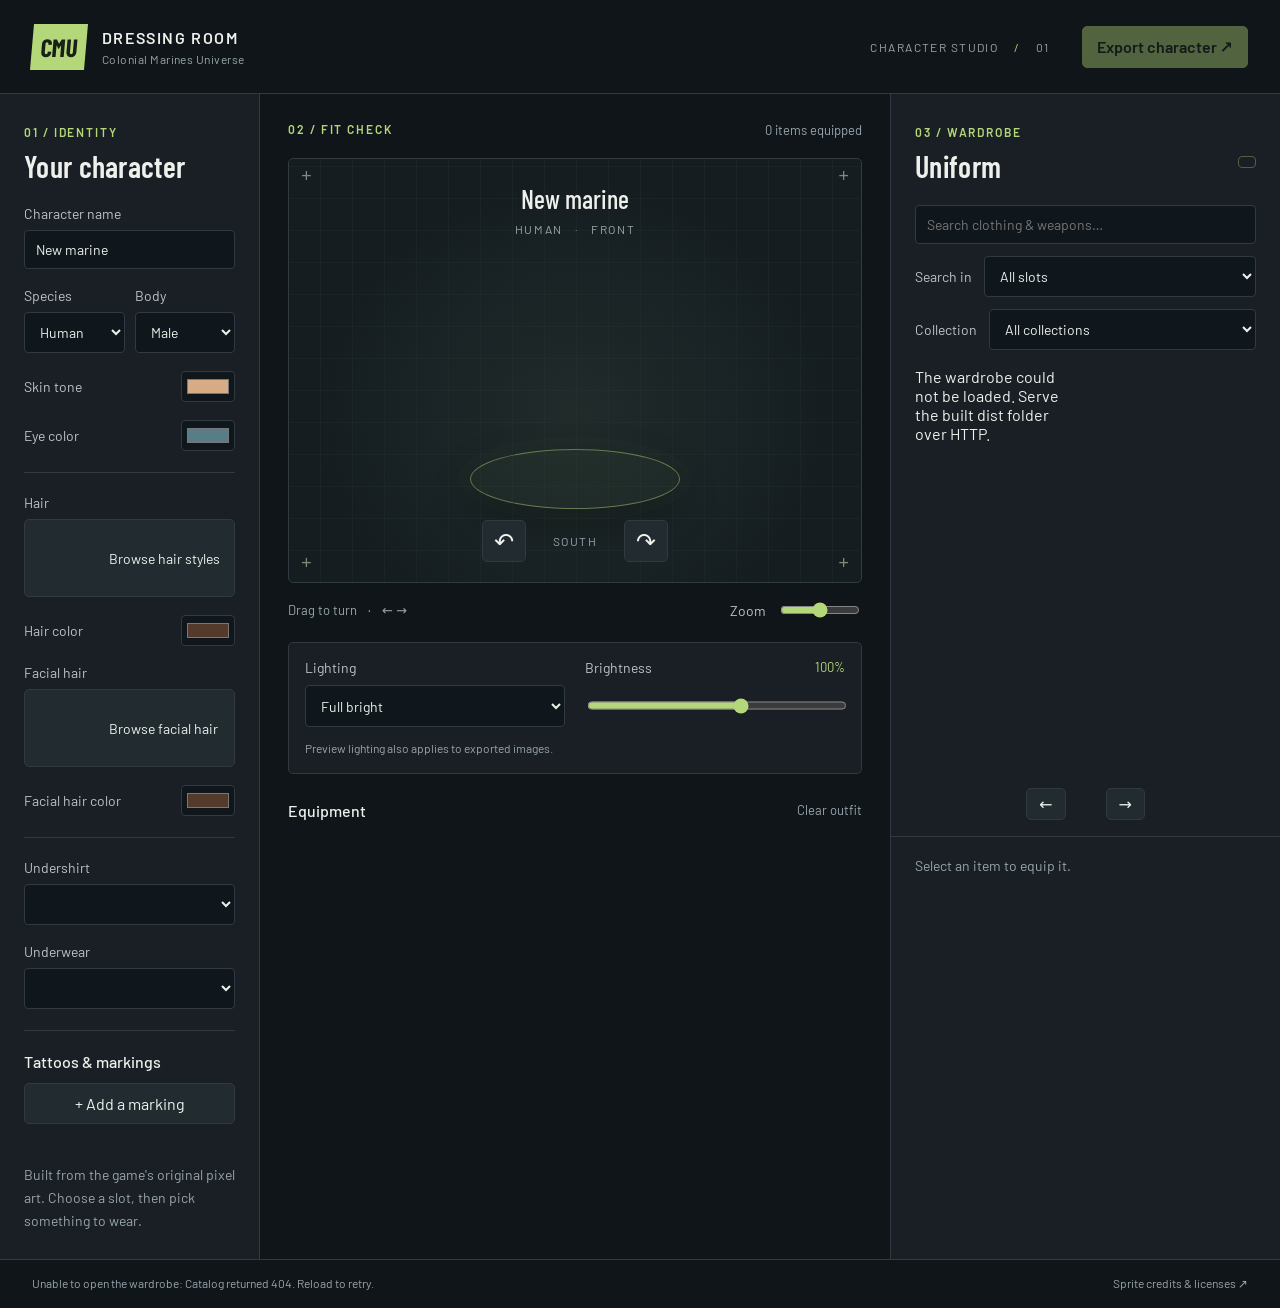
==== Content.CMU/DressUp/web/index.html @ 434f1440 "Add CMU dressing room and GitHub Pages deployment" ====
<!doctype html>
<html lang="en">
<head>
  <meta charset="utf-8">
  <meta name="viewport" content="width=device-width,initial-scale=1">
  <meta name="description" content="Create a CMU character and try on clothing from the game's prototype library. Rotate your character and export your look.">
  <title>CMU · Dressing room</title>
  <link rel="icon" type="image/svg+xml" href="data:image/svg+xml,%3Csvg xmlns='http://www.w3.org/2000/svg' viewBox='0 0 32 32'%3E%3Crect width='32' height='32' rx='6' fill='%23151c22'/%3E%3Cpath d='M9 8h5v5h4V8h5v17H9z' fill='%23b4d779'/%3E%3C/svg%3E">
  <link rel="stylesheet" href="style.css">
  <link rel="stylesheet" href="appearance.css">
  <script type="module" src="app.js"></script>
</head>
<body>
  <header><a class="brand" href="./"><span class="brand-mark">CMU</span><span>DRESSING ROOM<small>Colonial Marines Universe</small></span></a><span class="header-note">CHARACTER STUDIO <span>/</span> 01</span><button id="export" disabled>Export character ↗</button></header>
  <main>
    <aside class="appearance panel" aria-labelledby="appearance-title">
      <div class="panel-heading"><span class="eyebrow">01 / IDENTITY</span><h1 id="appearance-title">Your character</h1></div>
      <div class="fields">
        <label>Character name<input id="name" maxlength="60" value="New marine" autocomplete="off"></label>
        <div class="two-col"><label>Species<select id="species"><option>Human</option></select></label><label>Body<select id="body"><option value="m">Male</option><option value="f">Female</option></select></label></div>
        <label class="color-row">Skin tone<input id="skin" type="color" value="#d7ab86"></label>
        <label class="color-row">Eye color<input id="eyeColor" type="color" value="#587d86"></label>
        <div class="divider"></div>
        <div class="style-field"><span>Hair</span><select id="Hair" hidden aria-label="Hair"></select><button id="browse-hair" class="look-picker" aria-haspopup="dialog"><canvas width="32" height="32"></canvas><span>Browse hair styles</span></button></div>
        <label class="color-row">Hair color<input id="hairColor" type="color" value="#543a2a"></label>
        <div class="style-field"><span>Facial hair</span><select id="FacialHair" hidden aria-label="Facial hair"></select><button id="browse-facial" class="look-picker" aria-haspopup="dialog"><canvas width="32" height="32"></canvas><span>Browse facial hair</span></button></div>
        <label class="color-row">Facial hair color<input id="facialColor" type="color" value="#543a2a"></label>
        <div class="divider"></div>
        <label>Undershirt<select id="UndergarmentTop"></select></label>
        <label>Underwear<select id="UndergarmentBottom"></select></label>
        <div class="divider"></div>
        <section class="marking-section" aria-labelledby="markings-title"><h2 id="markings-title">Tattoos & markings</h2><button id="browse-markings" aria-haspopup="dialog">+ Add a marking</button><div id="chosen-markings"></div></section>
      </div>
      <p class="aside-note">Built from the game's original pixel art. Choose a slot, then pick something to wear.</p>
    </aside>
    <section class="studio" aria-labelledby="preview-name">
      <div class="studio-heading"><span class="eyebrow">02 / FIT CHECK</span><span id="equipped-count">0 items equipped</span></div>
      <div class="stage" id="stage" tabindex="0" role="group" aria-label="Character preview. Use left and right arrow keys or swipe to rotate.">
        <span class="stage-cross top-left">+</span><span class="stage-cross top-right">+</span>
        <div class="character-title"><h2 id="preview-name">New marine</h2><span>HUMAN <span class="dot">·</span> <span id="direction-label">FRONT</span></span></div>
        <div class="platform"></div><canvas id="character" width="96" height="96" aria-label="Your dressed character"></canvas>
        <span class="stage-cross bottom-left">+</span><span class="stage-cross bottom-right">+</span>
        <div class="rotate"><button id="rotate-left" aria-label="Rotate character left">↶</button><span id="facing">SOUTH</span><button id="rotate-right" aria-label="Rotate character right">↷</button></div>
      </div>
      <div class="preview-tools"><span>Drag to turn <span class="dot">·</span> ← →</span><label>Zoom <input id="zoom" type="range" min="3" max="7" value="5" step="1"></label></div>
      <div class="lighting-controls"><label>Lighting<select id="lighting"><option value="full">Full bright</option><option value="natural">Natural daylight</option><option value="indoor">Warm indoor</option><option value="night">Night</option><option value="emergency">Emergency red</option></select></label><label>Brightness <output id="brightness-value" for="brightness">100%</output><input id="brightness" type="range" min="25" max="150" value="100" step="5"></label><p>Preview lighting also applies to exported images.</p></div>
      <div class="equipment-heading"><h2>Equipment</h2><button id="clear" class="text-button">Clear outfit</button></div>
      <div id="equipment" class="equipment"></div>
    </section>
    <section class="wardrobe panel" aria-labelledby="wardrobe-title">
      <div class="panel-heading"><span class="eyebrow">03 / WARDROBE</span><div class="heading-row"><h2 id="wardrobe-title">Uniform</h2><span id="result-count" class="count"></span></div></div>
      <div class="catalog-controls"><label class="search-label"><span class="sr-only">Search clothing, weapons, or prototype IDs</span><input id="search" type="search" placeholder="Search clothing & weapons…" autocomplete="off"></label><label class="source-label">Search in<select id="search-scope"><option value="all">All slots</option><option value="slot">Selected slot</option></select></label><label class="source-label">Collection<select id="collection"><option value="all">All collections</option><option value="CMU">CMU</option><option value="RMC">RMC14</option><option value="SS14">SS14</option></select></label></div>
      <div id="catalog" class="catalog" aria-label="Available clothing"></div>
      <div class="pagination"><button id="previous" aria-label="Previous page">←</button><span id="page-label"></span><button id="next" aria-label="Next page">→</button></div>
      <div id="item-detail" class="item-detail">Select an item to equip it.</div>
    </section>
  </main>
  <dialog id="appearance-dialog" aria-labelledby="picker-title"><div class="dialog-heading"><div><span class="eyebrow">APPEARANCE LIBRARY</span><h2 id="picker-title">Hair styles</h2></div><button id="close-picker" aria-label="Close appearance picker">✕</button></div><div class="picker-controls"><label>Search styles<input id="appearance-search" type="search" placeholder="Search by name…"></label><label id="marking-part-label">Body part<select id="marking-part"><option value="all">All body parts</option></select></label><label>Preview angle<select id="picker-angle"><option value="0">Front</option><option value="2">Left side</option><option value="1">Back</option><option value="3">Right side</option></select></label></div><p id="picker-hint">Choose a style to apply it.</p><div id="appearance-options" class="appearance-options"></div><div class="pagination"><button id="picker-previous" aria-label="Previous styles">←</button><span id="picker-page"></span><button id="picker-next" aria-label="Next styles">→</button></div></dialog>
  <footer><span id="status" role="status">Loading the wardrobe…</span><a href="credits.html">Sprite credits & licenses ↗</a></footer>
</body>
</html>
---- Content.CMU/DressUp/web/style.css ----
@import url('https://fonts.googleapis.com/css2?family=Barlow+Condensed:wght@500;600;700&family=Barlow:wght@400;500;600;700&display=swap');
:root{color-scheme:dark;--bg:#101519;--panel:#191f24;--line:#303a40;--muted:#98a5ad;--text:#edf0eb;--accent:#b4d779;--font:Barlow,system-ui,sans-serif}*{box-sizing:border-box}body{margin:0;background:var(--bg);color:var(--text);font:16px var(--font)}button,input,select{font:inherit}button,a,input,select{touch-action:manipulation}button{cursor:pointer;border:1px solid var(--line);background:#222b30;color:var(--text);padding:10px 14px;border-radius:5px}button:hover{border-color:var(--accent);background:#303e32}button:disabled{opacity:.4;cursor:default}input,select{width:100%;padding:10px 11px;border-radius:4px;color:var(--text);background:#10171c;border:1px solid var(--line);min-width:0}input:focus-visible,select:focus-visible,button:focus-visible,a:focus-visible,.stage:focus-visible{outline:2px solid var(--accent);outline-offset:3px}a{color:inherit;text-decoration:none}header{height:94px;display:flex;align-items:center;gap:32px;padding:0 32px;border-bottom:1px solid var(--line)}.brand{display:flex;align-items:center;gap:16px;font-weight:600;letter-spacing:.1em}.brand small{display:block;font-size:12px;color:var(--muted);font-weight:400;letter-spacing:.04em;margin-top:5px}.brand-mark{background:var(--accent);color:#182017;font-family:'Barlow Condensed',sans-serif;font-weight:700;font-size:25px;letter-spacing:-.03em;padding:8px 9px;transform:skew(-5deg)}.header-note{margin-left:auto;color:var(--muted);font-size:12px;letter-spacing:.12em}.header-note span{padding:0 12px;color:var(--accent)}#export{background:var(--accent);color:#172117;font-weight:600;border-color:var(--accent)}main{display:grid;grid-template-columns:260px minmax(360px,1fr) 390px;min-height:calc(100vh - 143px);max-width:1800px;margin:auto}.panel{background:var(--panel)}.appearance{border-right:1px solid var(--line)}.panel-heading{padding:27px 24px 21px}.eyebrow{font-size:12px;letter-spacing:.16em;color:var(--accent);font-weight:600}h1,h2,p{margin:0}h1,.panel-heading h2{font-family:'Barlow Condensed',sans-serif;font-size:30px;font-weight:600;letter-spacing:.01em;margin-top:8px}.fields{padding:0 24px;display:grid;gap:18px}label{font-size:14px;color:#bbc4c9;display:grid;gap:8px}.two-col{display:grid;grid-template-columns:1fr 1fr;gap:10px}.color-row{display:flex;align-items:center;justify-content:space-between}.color-row input{width:54px;height:31px;padding:3px;cursor:pointer}.divider{height:1px;background:var(--line);margin:3px 0}.aside-note{margin:27px 24px;color:var(--muted);font-size:14px;line-height:1.65}.studio{padding:28px 28px 24px;min-width:0}.studio-heading{display:flex;justify-content:space-between;gap:8px;margin-bottom:20px}.studio-heading>span:last-child{font-size:13px;color:var(--muted)}.stage{position:relative;height:425px;overflow:hidden;display:flex;align-items:center;justify-content:center;background:radial-gradient(ellipse at 50% 60%,#31403866,transparent 64%),repeating-linear-gradient(0deg,transparent 0 31px,#adc7bc09 31px 32px),repeating-linear-gradient(90deg,transparent 0 31px,#adc7bc09 31px 32px),#151d21;border:1px solid var(--line);border-radius:5px;cursor:grab;touch-action:pan-y}.stage:active{cursor:grabbing}.character-title{position:absolute;top:24px;text-align:center}.character-title h2{font-family:'Barlow Condensed',sans-serif;font-size:26px;font-weight:500;max-width:310px;overflow-wrap:anywhere}.character-title>span{display:block;font-size:12px;color:var(--muted);letter-spacing:.14em;margin-top:8px}.dot{padding:0 8px}.platform{position:absolute;width:210px;height:60px;border:1px solid #667950;background:#90b56409;border-radius:50%;top:290px;box-shadow:0 0 0 12px #9cc96c03,0 15px 40px #0004}#character{image-rendering:pixelated;width:480px;height:480px;position:absolute;top:calc(50% - 240px);pointer-events:none}.stage-cross{position:absolute;color:#7a8b7a;font:18px monospace}.top-left{top:8px;left:12px}.top-right{top:8px;right:12px}.bottom-left{bottom:8px;left:12px}.bottom-right{bottom:8px;right:12px}.rotate{position:absolute;bottom:20px;display:flex;gap:20px;align-items:center}.rotate button{font-size:24px;line-height:24px;width:44px;height:42px;padding:6px}.rotate span{min-width:58px;text-align:center;font-size:12px;letter-spacing:.12em;color:var(--muted)}.preview-tools{display:flex;justify-content:space-between;align-items:center;margin:16px 0 29px;color:var(--muted);font-size:13px}.preview-tools label{display:flex;align-items:center;gap:12px}.preview-tools input{width:80px;padding:0;accent-color:var(--accent)}.equipment-heading{display:flex;justify-content:space-between;align-items:center;margin-bottom:12px}.equipment-heading h2{font-size:16px;font-weight:500}.text-button{padding:4px 0;border:0;background:none;color:var(--muted);font-size:13px}.equipment{display:grid;grid-template-columns:repeat(3,minmax(0,1fr));gap:8px}.slot{display:flex;align-items:center;gap:8px;padding:9px 8px;text-align:left;min-width:0;min-height:65px;background:#192127}.slot.active{border-color:var(--accent);background:#253023}.slot canvas{width:32px;height:32px;image-rendering:pixelated;flex-shrink:0}.slot-text{min-width:0;display:grid;gap:4px}.slot-text strong{font-size:13px;font-weight:500;color:#c4cece}.slot-text small{font-size:12px;color:var(--muted);overflow:hidden;white-space:nowrap;text-overflow:ellipsis}.slot.active .slot-text strong{color:var(--accent)}.wardrobe{border-left:1px solid var(--line);display:flex;flex-direction:column;min-width:0}.heading-row{display:flex;justify-content:space-between;align-items:center}.count{font-size:12px;color:var(--accent);padding:5px 8px;border:1px solid #506142;border-radius:4px}.catalog-controls{padding:0 24px 17px;display:grid;gap:12px}.source-label{display:flex;align-items:center;gap:12px}.source-label select{font-size:14px}.catalog{display:grid;grid-template-columns:repeat(2,minmax(0,1fr));gap:9px;padding:0 24px;align-content:start;min-height:405px}.item{position:relative;min-height:128px;display:flex;flex-direction:column;align-items:flex-start;text-align:left;background:#121a1f;padding:10px;font-size:14px;gap:8px;line-height:1.25;overflow-wrap:anywhere}.item canvas{width:48px;height:48px;image-rendering:pixelated;align-self:center}.item.selected{border-color:var(--accent);background:#253023}.item.selected:after{content:'✓';position:absolute;top:8px;right:8px;color:var(--accent)}.item small{font-size:12px;color:var(--muted)}.empty{grid-column:1/-1;color:var(--muted);line-height:1.6;padding:20px 0}.pagination{display:flex;justify-content:center;align-items:center;gap:20px;padding:16px 24px}.pagination button{padding:5px 12px}.pagination span{font-size:13px;color:var(--muted)}.item-detail{padding:18px 24px;border-top:1px solid var(--line);font-size:14px;line-height:1.5;color:var(--muted)}.item-detail strong{display:block;color:var(--text);font-weight:500;margin-bottom:6px}.item-detail code{display:block;font-size:12px;overflow-wrap:anywhere;margin:6px 0 12px}.item-detail label{margin:12px 0}.item-detail button{width:100%;margin-top:10px}.item-detail .notice{color:#e2c28c;margin-top:8px}footer{min-height:49px;padding:14px 32px;display:flex;justify-content:space-between;gap:20px;font-size:12px;line-height:1.6;color:var(--muted);border-top:1px solid var(--line)}footer a:hover{color:var(--accent)}.sr-only{position:absolute;width:1px;height:1px;overflow:hidden;clip:rect(0,0,0,0)}@media(min-width:1500px){main{grid-template-columns:290px minmax(400px,1fr) 440px}.stage{height:480px}.platform{top:320px}.catalog{grid-template-columns:repeat(3,minmax(0,1fr))}}@media(max-width:1150px){main{grid-template-columns:220px minmax(300px,1fr) 300px}.studio{padding:24px 16px}.fields{padding:0 16px}.panel-heading{padding:24px 16px 20px}.catalog-controls,.catalog{padding-left:16px;padding-right:16px}.equipment{grid-template-columns:repeat(2,minmax(0,1fr))}.header-note{display:none}header{justify-content:space-between}.stage{height:410px}}@media(max-width:850px){main{grid-template-columns:230px minmax(0,1fr)}.wardrobe{grid-column:1/-1;border-top:1px solid var(--line)}.catalog{grid-template-columns:repeat(4,minmax(0,1fr));min-height:0}.equipment{grid-template-columns:repeat(3,minmax(0,1fr))}.wardrobe .panel-heading{padding-bottom:12px}.catalog-controls{grid-template-columns:1fr 1fr}.item-detail{min-height:90px}}@media(max-width:560px){header{height:80px;padding:0 16px;gap:12px}.brand{font-size:13px;gap:10px}.brand small{font-size:10px}.brand-mark{font-size:20px}#export{font-size:12px;padding:9px}main{display:flex;flex-direction:column}.studio{order:0}.appearance{order:1;border-top:1px solid var(--line);border-right:0}.wardrobe{order:2}.fields{grid-template-columns:1fr 1fr;gap:16px}.fields .two-col{grid-column:1/-1}.fields .divider{grid-column:1/-1}.aside-note{margin:20px 16px}.stage{height:390px}.catalog{grid-template-columns:repeat(3,minmax(0,1fr));gap:7px}.catalog-controls{grid-template-columns:1fr}.item{font-size:13px;padding:8px}.equipment{grid-template-columns:repeat(3,minmax(0,1fr))}footer{flex-direction:column;gap:5px;padding:14px 16px}}
---- Content.CMU/DressUp/web/appearance.css ----
/* Visual appearance pickers and larger, tightly framed wardrobe thumbnails. */
.lighting-controls { display: grid; grid-template-columns: minmax(0, 1fr) minmax(0, 1fr); gap: 12px 20px; margin: -8px 0 24px; padding: 16px; border: 1px solid var(--line); border-radius: 5px; background: var(--panel); }
.lighting-controls label { position: relative; }
.lighting-controls output { position: absolute; right: 0; top: 0; color: var(--accent); font-size: 13px; }
.lighting-controls input { accent-color: var(--accent); padding: 0; height: 39px; }
.lighting-controls p { grid-column: 1 / -1; color: var(--muted); font-size: 12px; line-height: 1.5; }
.stage[data-lighting=natural] { background-color: #26332f; }
.stage[data-lighting=indoor] { background-color: #30271e; }
.stage[data-lighting=night] { background-color: #0b1424; }
.stage[data-lighting=emergency] { background-color: #301415; }
[hidden] { display: none !important; }
.catalog { grid-template-columns: repeat(2, minmax(0, 1fr)); }
.item { min-height: 188px; gap: 7px; }
.item canvas { width: 96px; height: 96px; max-width: 100%; object-fit: contain; }
.item small:last-child { font-size: 12px; color: #acb7bc; }
.source-label { align-items: center; }
.source-label select { flex: 1; }
.style-field { display: grid; gap: 8px; font-size: 14px; color: #bbc4c9; }
.look-picker { display: flex; gap: 10px; align-items: center; padding: 6px 10px; text-align: left; min-height: 76px; }
.look-picker canvas { width: 64px; height: 64px; image-rendering: pixelated; flex-shrink: 0; }
.look-picker span { line-height: 1.5; }
.marking-section { display: grid; gap: 12px; grid-column: 1 / -1; }
.marking-section h2 { font-size: 16px; font-weight: 500; }
#chosen-markings { display: grid; gap: 12px; }
#chosen-markings > p { color: var(--muted); font-size: 14px; }
.chosen-marking { padding: 12px; border: 1px solid var(--line); border-radius: 5px; display: grid; gap: 9px; }
.chosen-marking strong { font-size: 14px; font-weight: 500; }
.chosen-marking small { color: var(--muted); font-size: 12px; }
.chosen-marking button { padding: 7px; font-size: 13px; }
dialog { width: min(760px, calc(100vw - 32px)); max-height: calc(100dvh - 48px); padding: 24px; background: var(--panel); color: var(--text); border: 1px solid #52624a; border-radius: 10px; box-shadow: 0 24px 100px #0009; }
dialog::backdrop { background: #080e13d9; backdrop-filter: blur(4px); }
.dialog-heading { display: flex; align-items: center; justify-content: space-between; gap: 16px; margin-bottom: 20px; }
.dialog-heading h2 { margin-top: 8px; font-size: 26px; }
.picker-controls { display: flex; gap: 12px; flex-wrap: wrap; }
.picker-controls label { flex: 1; min-width: 140px; }
#picker-hint { color: var(--muted); font-size: 14px; line-height: 1.5; margin: 16px 0; }
.appearance-options { display: grid; grid-template-columns: repeat(4, minmax(0, 1fr)); gap: 10px; }
.appearance-choice { min-width: 0; display: flex; flex-direction: column; align-items: center; gap: 8px; padding: 10px 8px; min-height: 153px; line-height: 1.3; font-size: 14px; overflow-wrap: anywhere; }
.appearance-choice canvas { width: 96px; height: 96px; image-rendering: pixelated; }
.appearance-choice small { color: var(--muted); font-size: 12px; }
.appearance-choice[aria-pressed=true] { background: #2b3826; border-color: var(--accent); }
.appearance-choice:disabled { opacity: .8; }
.appearance-choice:disabled::after { content: 'Added'; color: var(--accent); font-size: 12px; }
@media (min-width: 851px) { .studio { position: sticky; top: 0; align-self: start; } }
@media (max-width: 850px) { .catalog { grid-template-columns: repeat(3, minmax(0, 1fr)); } .catalog-controls { grid-template-columns: 1fr; } }
@media (max-width: 560px) { .catalog { grid-template-columns: repeat(2, minmax(0, 1fr)); } .style-field { grid-column: 1 / -1; } dialog { padding: 16px; } .appearance-options { grid-template-columns: repeat(2, minmax(0, 1fr)); } .dialog-heading h2 { font-size: 22px; } }
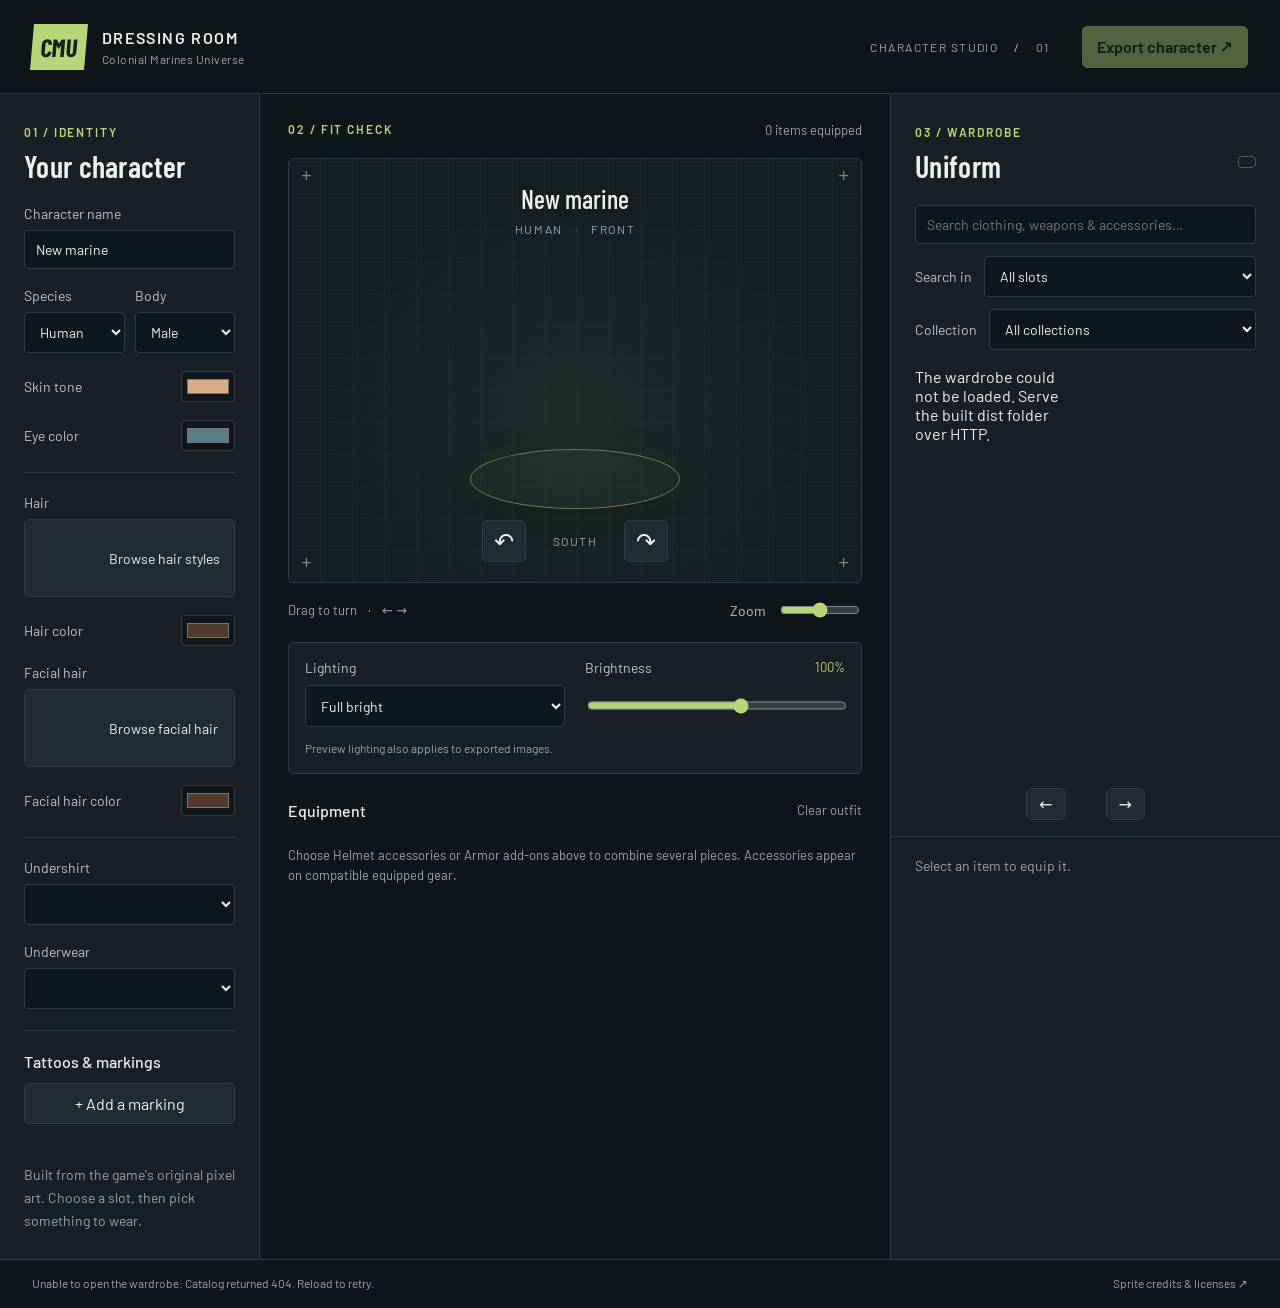
==== commit c44ab1c7: "Add helmet accessories, armor add-ons and updated LACN wardrobe" ====
--- a/Content.CMU/DressUp/web/index.html
+++ b/Content.CMU/DressUp/web/index.html
@@ -46,10 +46,12 @@
       <div class="lighting-controls"><label>Lighting<select id="lighting"><option value="full">Full bright</option><option value="natural">Natural daylight</option><option value="indoor">Warm indoor</option><option value="night">Night</option><option value="emergency">Emergency red</option></select></label><label>Brightness <output id="brightness-value" for="brightness">100%</output><input id="brightness" type="range" min="25" max="150" value="100" step="5"></label><p>Preview lighting also applies to exported images.</p></div>
       <div class="equipment-heading"><h2>Equipment</h2><button id="clear" class="text-button">Clear outfit</button></div>
       <div id="equipment" class="equipment"></div>
+      <p class="accessory-hint">Choose Helmet accessories or Armor add-ons above to combine several pieces. Accessories appear on compatible equipped gear.</p>
+      <div id="chosen-accessories" aria-label="Added helmet accessories and armor add-ons"></div>
     </section>
     <section class="wardrobe panel" aria-labelledby="wardrobe-title">
       <div class="panel-heading"><span class="eyebrow">03 / WARDROBE</span><div class="heading-row"><h2 id="wardrobe-title">Uniform</h2><span id="result-count" class="count"></span></div></div>
-      <div class="catalog-controls"><label class="search-label"><span class="sr-only">Search clothing, weapons, or prototype IDs</span><input id="search" type="search" placeholder="Search clothing & weapons…" autocomplete="off"></label><label class="source-label">Search in<select id="search-scope"><option value="all">All slots</option><option value="slot">Selected slot</option></select></label><label class="source-label">Collection<select id="collection"><option value="all">All collections</option><option value="CMU">CMU</option><option value="RMC">RMC14</option><option value="SS14">SS14</option></select></label></div>
+      <div class="catalog-controls"><label class="search-label"><span class="sr-only">Search clothing, weapons, or prototype IDs</span><input id="search" type="search" placeholder="Search clothing, weapons & accessories…" autocomplete="off"></label><label class="source-label">Search in<select id="search-scope"><option value="all">All slots</option><option value="slot">Selected slot</option></select></label><label class="source-label">Collection<select id="collection"><option value="all">All collections</option><option value="CMU">CMU</option><option value="LACN">LACN gear</option><option value="RMC">RMC14</option><option value="SS14">SS14</option></select></label></div>
       <div id="catalog" class="catalog" aria-label="Available clothing"></div>
       <div class="pagination"><button id="previous" aria-label="Previous page">←</button><span id="page-label"></span><button id="next" aria-label="Next page">→</button></div>
       <div id="item-detail" class="item-detail">Select an item to equip it.</div>
--- a/Content.CMU/DressUp/web/appearance.css
+++ b/Content.CMU/DressUp/web/appearance.css
@@ -9,6 +9,16 @@
 .stage[data-lighting=night] { background-color: #0b1424; }
 .stage[data-lighting=emergency] { background-color: #301415; }
 [hidden] { display: none !important; }
+.accessory-hint { color: var(--muted); font-size: 13px; line-height: 1.5; margin: 12px 0; }
+#chosen-accessories { display: grid; gap: 16px; }
+.accessory-group { padding: 16px; border: 1px solid var(--line); border-radius: 5px; background: var(--panel); }
+.accessory-group h3 { font-size: 16px; font-weight: 500; }
+.accessory-entry { display: flex; gap: 8px; align-items: center; margin-top: 8px; min-width: 0; }
+.accessory-select { flex: 1; min-width: 0; display: flex; align-items: center; text-align: left; gap: 10px; padding: 6px; }
+.accessory-select canvas { width: 48px; height: 48px; flex-shrink: 0; image-rendering: pixelated; }
+.accessory-select span { font-size: 14px; overflow-wrap: anywhere; }
+.accessory-select small { display: block; color: var(--muted); font-size: 12px; margin-top: 4px; }
+.accessory-select[aria-pressed=true] { border-color: var(--accent); }
 .catalog { grid-template-columns: repeat(2, minmax(0, 1fr)); }
 .item { min-height: 188px; gap: 7px; }
 .item canvas { width: 96px; height: 96px; max-width: 100%; object-fit: contain; }
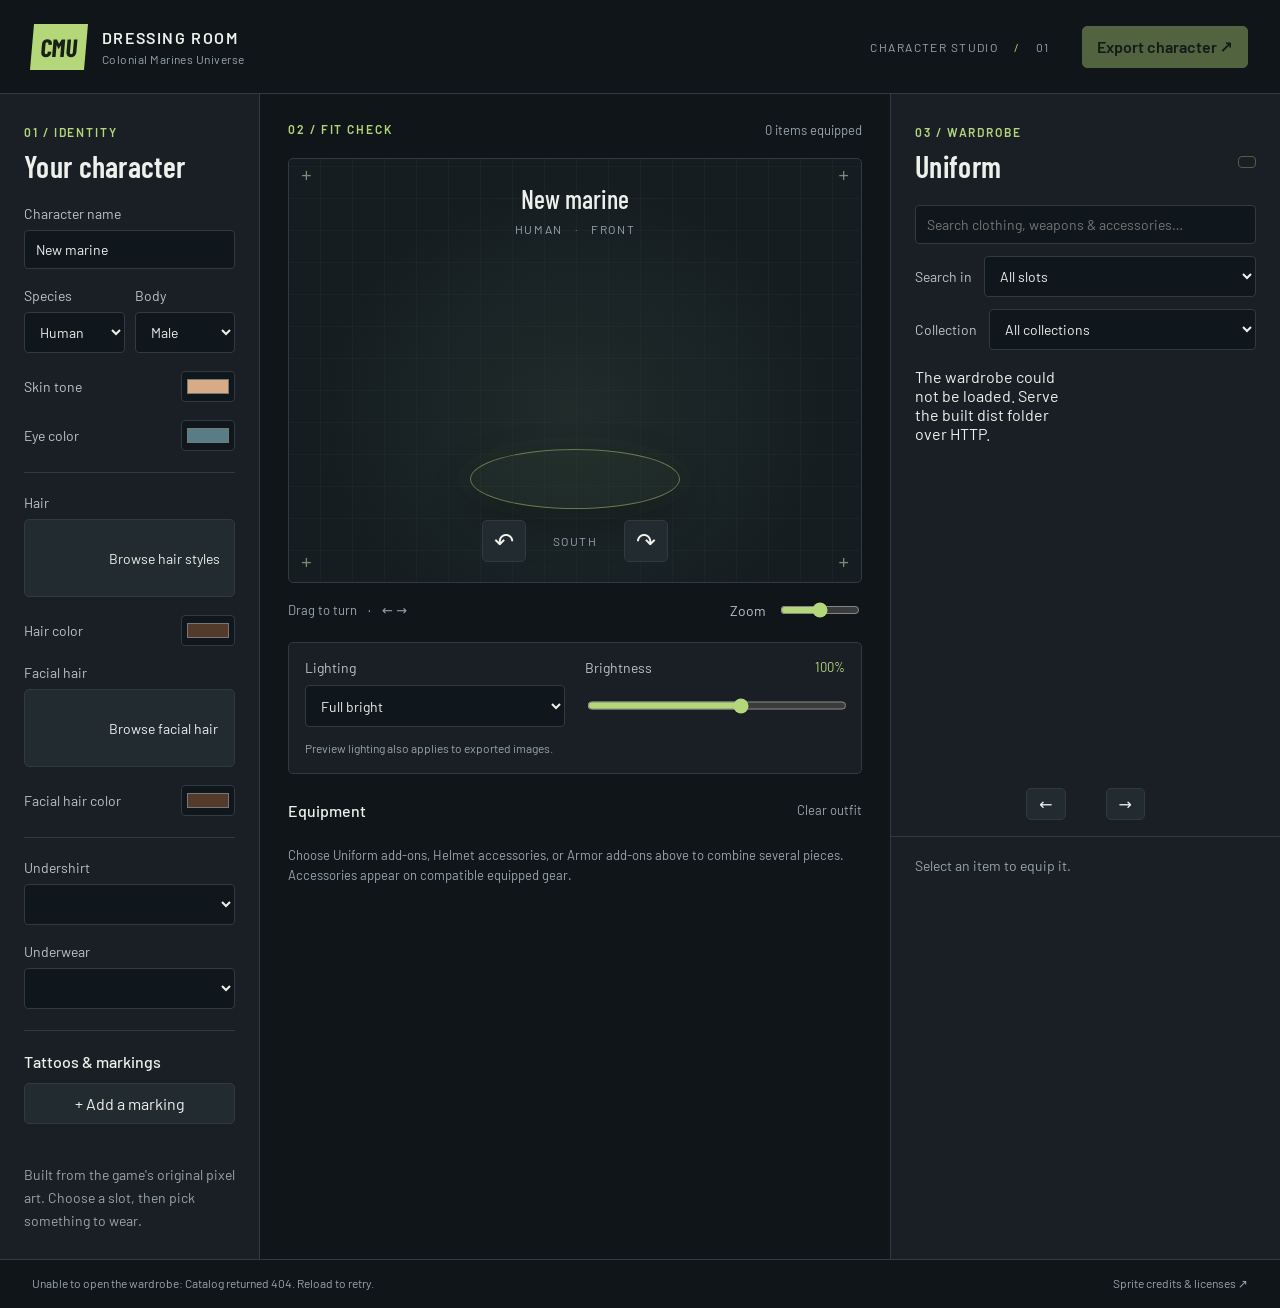
==== commit b39c9e30: "Add uniform accessories, rank insignia, patches and armbands" ====
--- a/Content.CMU/DressUp/web/index.html
+++ b/Content.CMU/DressUp/web/index.html
@@ -46,12 +46,12 @@
       <div class="lighting-controls"><label>Lighting<select id="lighting"><option value="full">Full bright</option><option value="natural">Natural daylight</option><option value="indoor">Warm indoor</option><option value="night">Night</option><option value="emergency">Emergency red</option></select></label><label>Brightness <output id="brightness-value" for="brightness">100%</output><input id="brightness" type="range" min="25" max="150" value="100" step="5"></label><p>Preview lighting also applies to exported images.</p></div>
       <div class="equipment-heading"><h2>Equipment</h2><button id="clear" class="text-button">Clear outfit</button></div>
       <div id="equipment" class="equipment"></div>
-      <p class="accessory-hint">Choose Helmet accessories or Armor add-ons above to combine several pieces. Accessories appear on compatible equipped gear.</p>
-      <div id="chosen-accessories" aria-label="Added helmet accessories and armor add-ons"></div>
+      <p class="accessory-hint">Choose Uniform add-ons, Helmet accessories, or Armor add-ons above to combine several pieces. Accessories appear on compatible equipped gear.</p>
+      <div id="chosen-accessories" aria-label="Added uniform, helmet, and armor accessories"></div>
     </section>
     <section class="wardrobe panel" aria-labelledby="wardrobe-title">
       <div class="panel-heading"><span class="eyebrow">03 / WARDROBE</span><div class="heading-row"><h2 id="wardrobe-title">Uniform</h2><span id="result-count" class="count"></span></div></div>
-      <div class="catalog-controls"><label class="search-label"><span class="sr-only">Search clothing, weapons, or prototype IDs</span><input id="search" type="search" placeholder="Search clothing, weapons & accessories…" autocomplete="off"></label><label class="source-label">Search in<select id="search-scope"><option value="all">All slots</option><option value="slot">Selected slot</option></select></label><label class="source-label">Collection<select id="collection"><option value="all">All collections</option><option value="CMU">CMU</option><option value="LACN">LACN gear</option><option value="RMC">RMC14</option><option value="SS14">SS14</option></select></label></div>
+      <div class="catalog-controls"><label class="search-label"><span class="sr-only">Search clothing, weapons, or prototype IDs</span><input id="search" type="search" placeholder="Search clothing, weapons & accessories…" autocomplete="off"></label><label class="source-label">Search in<select id="search-scope"><option value="all">All slots</option><option value="slot">Selected slot</option></select></label><label class="source-label">Collection<select id="collection"><option value="all">All collections</option><option value="CMU">CMU</option><option value="LACN">LACN gear</option><option value="RMC">RMC14</option><option value="SS14">SS14</option></select></label><label id="addon-kind-label" class="source-label" hidden>Accessory type<select id="addon-kind"><option value="all">All types</option></select></label></div>
       <div id="catalog" class="catalog" aria-label="Available clothing"></div>
       <div class="pagination"><button id="previous" aria-label="Previous page">←</button><span id="page-label"></span><button id="next" aria-label="Next page">→</button></div>
       <div id="item-detail" class="item-detail">Select an item to equip it.</div>
